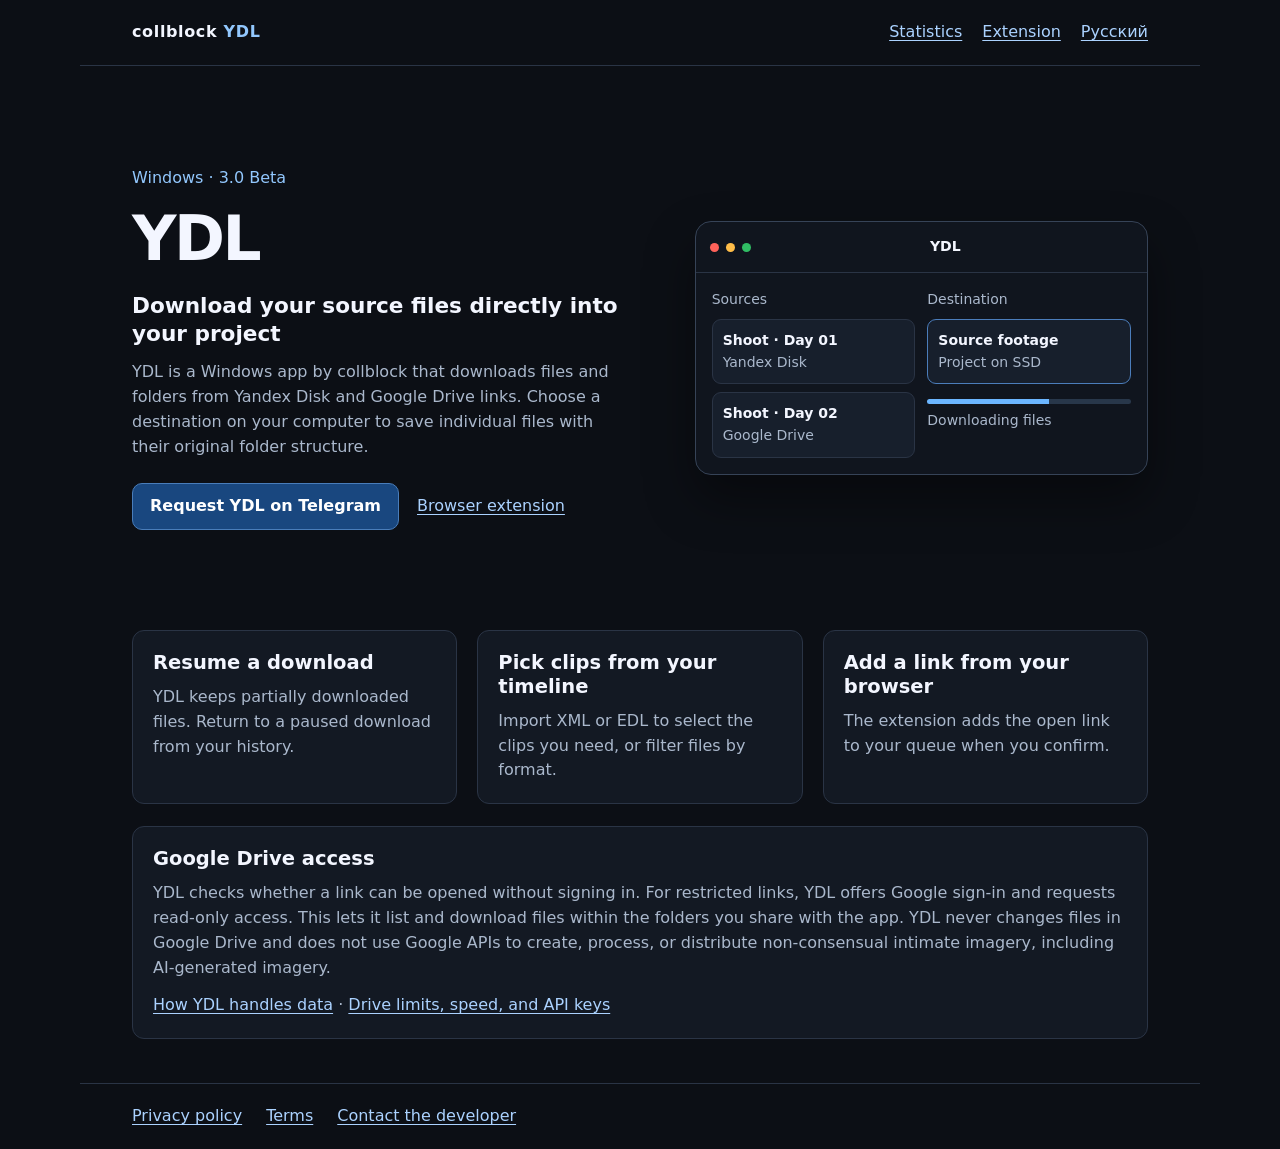
==== en/index.html @ 5ce7d8bb "Publish English YDL site and expand Google Drive privacy disclosures" ====
<!doctype html>
<html lang="en">
<head>
<meta charset="utf-8">
<meta name="viewport" content="width=device-width, initial-scale=1">
<meta name="description" content="YDL downloads files and folders from shared Yandex Disk and Google Drive links to Windows.">
<title>YDL — Download project files on Windows</title>
<link rel="stylesheet" href="../style.css">
</head>
<body>
<header class="page-head wrap">
    <a class="brand" href="./">collblock <span>YDL</span></a>
    <nav class="page-links" aria-label="Site navigation">
        <a href="stats.html">Statistics</a>
        <a href="extension.html">Extension</a>
        <a href="../index.html" lang="ru" hreflang="ru">Русский</a>
    </nav>
</header>
<main class="wrap">
    <section class="hero">
        <div>
            <p class="version">Windows · 3.0 Beta</p>
            <h1>YDL</h1>
            <p class="hero-lead">Download your source files directly into your project</p>
            <p>YDL is a Windows app by collblock that downloads files and folders from Yandex Disk and Google Drive links. Choose a destination on your computer to save individual files with their original folder structure.</p>
            <div class="hero-actions">
                <a class="button" href="https://t.me/collblock">Request YDL on Telegram</a>
                <a href="extension.html">Browser extension</a>
            </div>
        </div>
        <div class="preview" role="img" aria-label="Sample YDL queue with two links and a destination folder">
            <div class="preview-bar"><i></i><i></i><i></i><strong>YDL</strong></div>
            <div class="preview-body">
                <div>
                    <span class="caption">Sources</span>
                    <div class="tile"><strong>Shoot · Day 01</strong><small>Yandex Disk</small></div>
                    <div class="tile"><strong>Shoot · Day 02</strong><small>Google Drive</small></div>
                </div>
                <div>
                    <span class="caption">Destination</span>
                    <div class="tile chosen"><strong>Source footage</strong><small>Project on SSD</small></div>
                    <span class="progress"></span>
                    <small>Downloading files</small>
                </div>
            </div>
        </div>
    </section>
    <section class="features" aria-label="Features">
        <article><h2>Resume a download</h2><p>YDL keeps partially downloaded files. Return to a paused download from your history.</p></article>
        <article><h2>Pick clips from your timeline</h2><p>Import XML or EDL to select the clips you need, or filter files by format.</p></article>
        <article><h2>Add a link from your browser</h2><p>The extension adds the open link to your queue when you confirm.</p></article>
    </section>
    <section class="note">
        <h2>Google Drive access</h2>
        <p>YDL checks whether a link can be opened without signing in. For restricted links, YDL offers Google sign-in and requests read-only access. This lets it list and download files within the folders you share with the app. YDL never changes files in Google Drive and does not use Google APIs to create, process, or distribute non-consensual intimate imagery, including AI-generated imagery.</p>
        <p><a href="privacy.html">How YDL handles data</a> · <a href="google-drive-help.html">Drive limits, speed, and API keys</a></p>
    </section>
</main>
<footer class="wrap page-foot"><a href="privacy.html">Privacy policy</a><a href="terms.html">Terms</a><a href="https://t.me/collblock">Contact the developer</a></footer>
</body>
</html>
---- style.css ----
:root {
    color-scheme: dark;
    font: 16px/1.55 "Segoe UI", system-ui, sans-serif;
    color: #f3f6ff;
    background: #0c0f15;
    --dim: #aab8cc;
    --line: #2a3445;
}
* { box-sizing: border-box; }
body { margin: 0; }
a { color: #abd2ff; text-underline-offset: .2em; }
a:hover { color: #e1efff; }
a:focus-visible { outline: 2px solid #86bfff; outline-offset: 5px; }
.wrap { max-width: 1120px; margin: auto; padding-inline: clamp(20px, 5vw, 52px); }
.page-head, .page-foot { min-height: 66px; display: flex; align-items: center; gap: 24px; }
.page-head { justify-content: space-between; border-bottom: 1px solid var(--line); }
.page-links { display: flex; flex-wrap: wrap; justify-content: flex-end; gap: 8px 20px; }
.page-foot { border-top: 1px solid var(--line); flex-wrap: wrap; padding-block: 20px; }
.brand { color: #f3f6ff; font-weight: 800; letter-spacing: .04em; text-decoration: none; }
.brand span, .version { color: #92c7fd; }
.hero { display: grid; grid-template-columns: 1.1fr 1fr; gap: clamp(24px, 5vw, 68px); align-items: center; padding-block: clamp(44px, 8vw, 100px); }
h1 { font-size: clamp(2.25rem, 4.8vw, 4.2rem); margin: .12em 0 .35em; line-height: 1.04; letter-spacing: -.04em; }
h2 { font-size: 1.22rem; line-height: 1.2; margin: 0 0 .55em; }
p, li { color: var(--dim); }
p { margin: 0 0 1em; }
.hero-actions { display: flex; align-items: center; flex-wrap: wrap; gap: 12px 18px; margin-top: 24px; }
.hero-lead { color: #f3f6ff; font-size: 1.35rem; font-weight: 650; line-height: 1.3; margin-bottom: .55em; }
.button { display: inline-block; padding: 10px 17px; border: 1px solid #497dba; border-radius: 10px; background: #19477f; color: white; text-decoration: none; font-weight: 650; }
.preview { background: #10151e; border: 1px solid #364357; border-radius: 16px; overflow: hidden; box-shadow: 0 24px 50px #0006; }
.preview-bar { display: flex; align-items: center; gap: 7px; padding: 14px; border-bottom: 1px solid var(--line); }
.preview-bar i { width: 9px; height: 9px; border-radius: 50%; background: #ff625a; }
.preview-bar i:nth-child(2) { background: #ffbd48; }
.preview-bar i:nth-child(3) { background: #30bd64; }
.preview-bar strong { margin: auto; font-size: .88rem; }
.preview-body { display: grid; grid-template-columns: 1fr 1fr; gap: 12px; padding: 16px; }
.caption, small { display: block; font-size: .875rem; color: var(--dim); }
.tile { background: #171f2c; border: 1px solid var(--line); border-radius: 9px; padding: 10px; margin-top: 8px; font-size: .875rem; }
.chosen { border-color: #4b7dbb; }
.progress { display: block; height: 5px; margin: 15px 0 6px; border-radius: 5px; background: linear-gradient(90deg, #6bb6ff 60%, #28374a 60%); }
.features { display: grid; grid-template-columns: repeat(3, 1fr); gap: 20px; }
.features article, .note { padding: 20px; border: 1px solid var(--line); background: #131923; border-radius: 12px; }
.features p, .note p { margin-bottom: 0; }
.note { margin-block: 22px 44px; }
.note p + p { margin-top: .8em; }
.document { max-width: 760px; margin: auto; padding: 44px 24px; }
.document-language { float: right; }
.document h1 { font-size: clamp(2rem, 5vw, 3.3rem); margin-top: 18px; }
.document h2 { margin-top: 26px; }
.document li { margin-bottom: 12px; }
.stats-page { padding-block: 48px; }
.stats-grid { display: grid; grid-template-columns: repeat(auto-fit, minmax(min(100%, 190px), 1fr)); gap: 14px; margin-block: 26px 32px; }
.stats-grid dl { margin: 0; padding: 18px; border: 1px solid var(--line); border-radius: 12px; background: #131923; }
.stats-grid dt { color: var(--dim); font-size: .875rem; }
.stats-grid dd { margin: .2em 0 0; color: #c7e2ff; font-size: clamp(1.65rem, 4vw, 2.4rem); font-weight: 700; font-variant-numeric: tabular-nums; }
.stats-table { width: 100%; border-collapse: collapse; margin-bottom: 15px; }
.stats-table th, .stats-table td { padding: 10px 8px; border-bottom: 1px solid var(--line); text-align: right; }
.stats-table thead { color: var(--dim); font-size: .875rem; }
.stats-table th:first-child { text-align: left; }
.stats-table td { font-variant-numeric: tabular-nums; }
@media (max-width: 470px) {
    .stats-table th, .stats-table td { padding-inline: 5px; }
}
code { overflow-wrap: anywhere; color: #bddfff; }
@media (max-width: 730px) {
    .hero, .features { grid-template-columns: 1fr; }
}
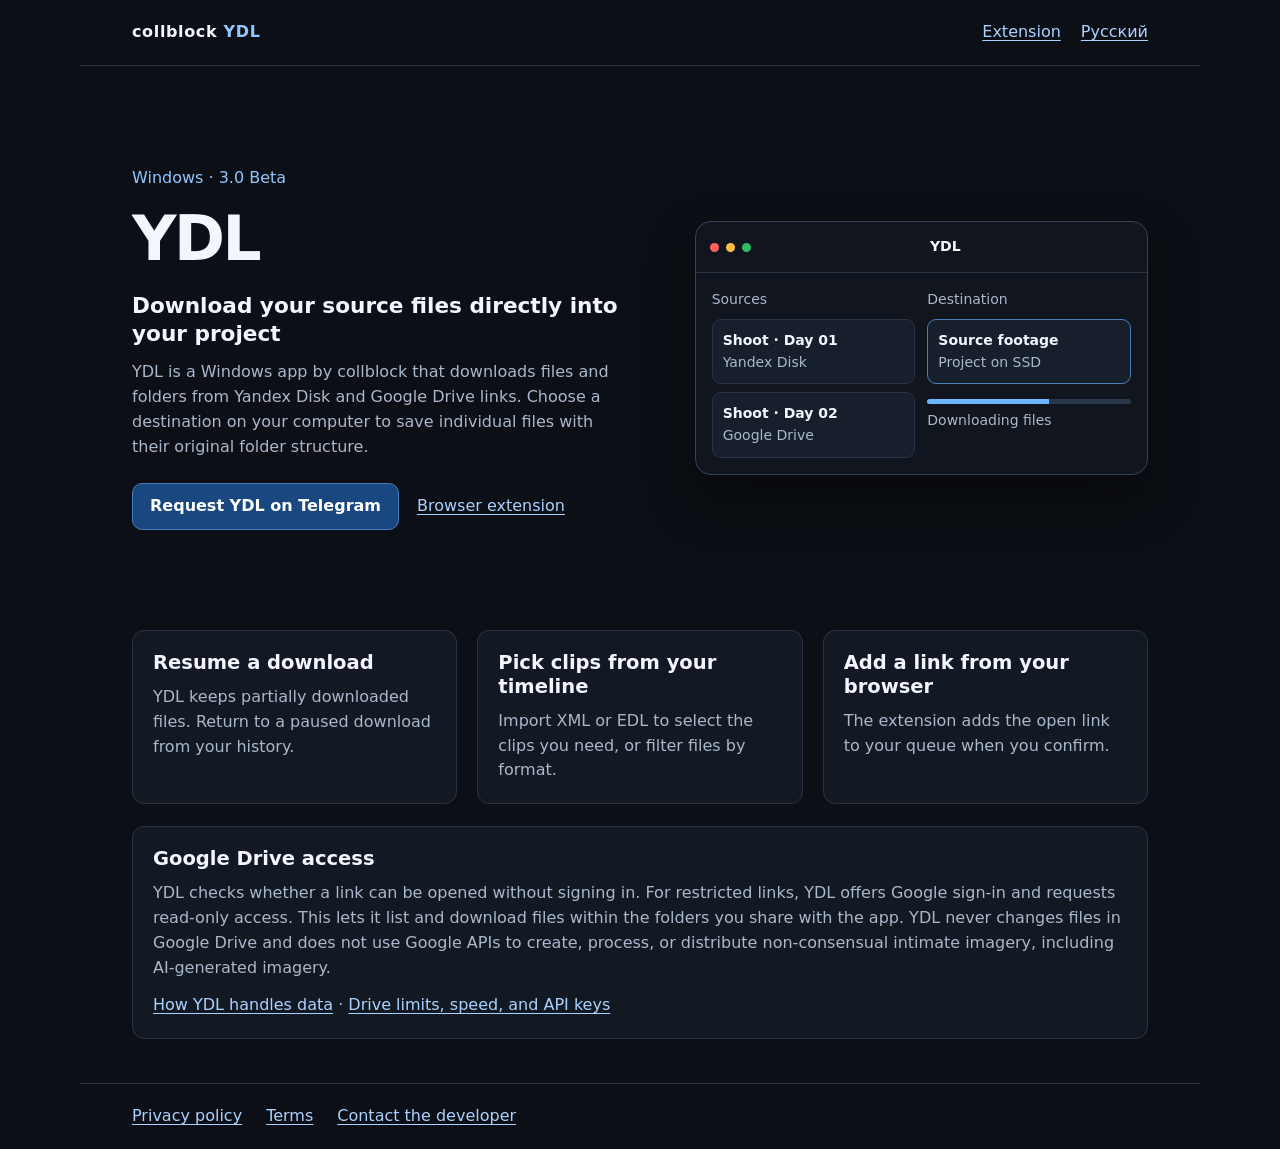
==== commit ab55ba14: "Restore the static YDL website" ====
--- a/en/index.html
+++ b/en/index.html
@@ -11,7 +11,6 @@
 <header class="page-head wrap">
     <a class="brand" href="./">collblock <span>YDL</span></a>
     <nav class="page-links" aria-label="Site navigation">
-        <a href="stats.html">Statistics</a>
         <a href="extension.html">Extension</a>
         <a href="../index.html" lang="ru" hreflang="ru">Русский</a>
     </nav>
--- a/style.css
+++ b/style.css
@@ -47,19 +47,6 @@
 .document h1 { font-size: clamp(2rem, 5vw, 3.3rem); margin-top: 18px; }
 .document h2 { margin-top: 26px; }
 .document li { margin-bottom: 12px; }
-.stats-page { padding-block: 48px; }
-.stats-grid { display: grid; grid-template-columns: repeat(auto-fit, minmax(min(100%, 190px), 1fr)); gap: 14px; margin-block: 26px 32px; }
-.stats-grid dl { margin: 0; padding: 18px; border: 1px solid var(--line); border-radius: 12px; background: #131923; }
-.stats-grid dt { color: var(--dim); font-size: .875rem; }
-.stats-grid dd { margin: .2em 0 0; color: #c7e2ff; font-size: clamp(1.65rem, 4vw, 2.4rem); font-weight: 700; font-variant-numeric: tabular-nums; }
-.stats-table { width: 100%; border-collapse: collapse; margin-bottom: 15px; }
-.stats-table th, .stats-table td { padding: 10px 8px; border-bottom: 1px solid var(--line); text-align: right; }
-.stats-table thead { color: var(--dim); font-size: .875rem; }
-.stats-table th:first-child { text-align: left; }
-.stats-table td { font-variant-numeric: tabular-nums; }
-@media (max-width: 470px) {
-    .stats-table th, .stats-table td { padding-inline: 5px; }
-}
 code { overflow-wrap: anywhere; color: #bddfff; }
 @media (max-width: 730px) {
     .hero, .features { grid-template-columns: 1fr; }
